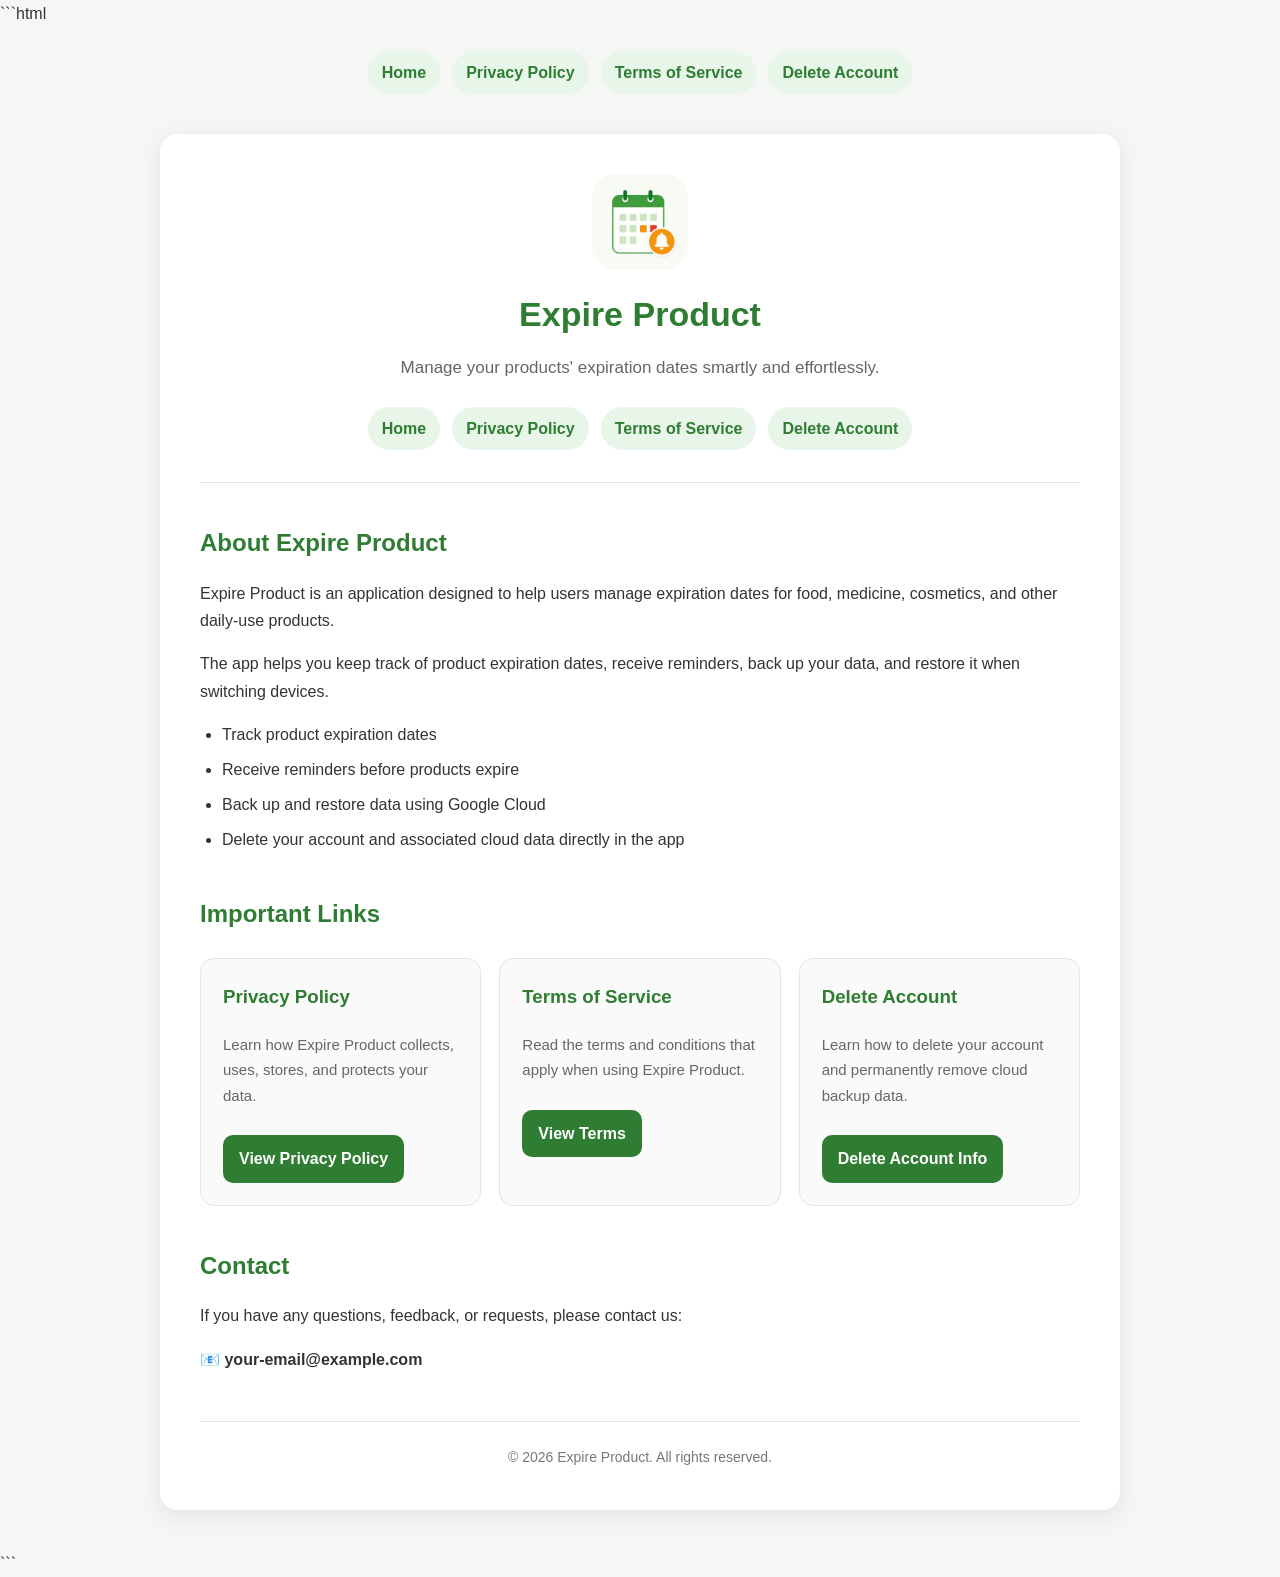
==== index.html @ 809cbddb "update doc" ====
```html
<!DOCTYPE html>
<html lang="en">
<head>
    <meta charset="UTF-8">
    <meta name="viewport" content="width=device-width, initial-scale=1.0">
    <title>Expire Product</title>

    <link rel="icon" type="image/png" href="assets/logo.png">
	<link rel="stylesheet" href="assets/style.css">
    <style>
        * {
            box-sizing: border-box;
        }

        body {
            margin: 0;
            background: #f5f7f5;
            font-family: Arial, Helvetica, sans-serif;
            color: #333;
            line-height: 1.7;
        }

        .container {
            max-width: 960px;
            margin: 40px auto;
            background: #ffffff;
            padding: 40px;
            border-radius: 18px;
            box-shadow: 0 6px 24px rgba(0, 0, 0, 0.08);
        }

        .header {
            text-align: center;
            padding-bottom: 32px;
            border-bottom: 1px solid #e5e5e5;
        }

        .logo {
            width: 96px;
            height: 96px;
            border-radius: 24px;
            object-fit: cover;
            margin-bottom: 16px;
        }

        h1 {
            margin: 0;
            color: #2E7D32;
            font-size: 34px;
        }

        .subtitle {
            margin-top: 10px;
            color: #666;
            font-size: 17px;
        }

        .nav {
            margin-top: 24px;
            display: flex;
            justify-content: center;
            flex-wrap: wrap;
            gap: 12px;
        }

        .nav a {
            color: #2E7D32;
            text-decoration: none;
            font-weight: 600;
            padding: 8px 14px;
            border-radius: 999px;
            background: #E8F5E9;
        }

        .nav a:hover {
            background: #C8E6C9;
        }

        .section {
            margin-top: 40px;
        }

        h2 {
            color: #2E7D32;
            margin-bottom: 12px;
        }

        .cards {
            display: grid;
            grid-template-columns: repeat(3, 1fr);
            gap: 18px;
            margin-top: 24px;
        }

        .card {
            background: #fafafa;
            border: 1px solid #e5e5e5;
            border-radius: 14px;
            padding: 22px;
            transition: 0.2s ease;
        }

        .card:hover {
            transform: translateY(-3px);
            box-shadow: 0 8px 18px rgba(0, 0, 0, 0.08);
        }

        .card h3 {
            margin-top: 0;
            color: #2E7D32;
        }

        .card p {
            color: #666;
            font-size: 15px;
        }

        .card a {
            display: inline-block;
            margin-top: 12px;
            color: #ffffff;
            background: #2E7D32;
            padding: 10px 16px;
            border-radius: 10px;
            text-decoration: none;
            font-weight: 600;
        }

        .card a:hover {
            background: #256628;
        }

        .features {
            margin-top: 16px;
            padding-left: 22px;
        }

        .features li {
            margin-bottom: 8px;
        }

        footer {
            margin-top: 48px;
            padding-top: 24px;
            border-top: 1px solid #e5e5e5;
            text-align: center;
            color: #777;
            font-size: 14px;
        }

        @media (max-width: 768px) {
            .container {
                margin: 16px;
                padding: 24px;
                border-radius: 14px;
            }

            h1 {
                font-size: 28px;
            }

            .cards {
                grid-template-columns: 1fr;
            }

            .logo {
                width: 84px;
                height: 84px;
                border-radius: 20px;
            }
        }
    </style>
     <nav class="nav">
        <a href="index.html">Home</a>
        <a href="privacy-policy.html">Privacy Policy</a>
        <a href="terms-of-service.html">Terms of Service</a>
        <a href="delete-account.html">Delete Account</a>
    </nav>
</head>

<body>

<div class="container">

    <header class="header">
        <img src="assets/logo.png" alt="Expire Product Logo" class="logo">

        <h1>Expire Product</h1>

        <p class="subtitle">
            Manage your products' expiration dates smartly and effortlessly.
        </p>

        <nav class="nav">
            <a href="index.html">Home</a>
            <a href="privacy-policy.html">Privacy Policy</a>
            <a href="terms-of-service.html">Terms of Service</a>
            <a href="delete-account.html">Delete Account</a>
        </nav>
    </header>

    <section class="section">
        <h2>About Expire Product</h2>

        <p>
            Expire Product is an application designed to help users manage expiration dates
            for food, medicine, cosmetics, and other daily-use products.
        </p>

        <p>
            The app helps you keep track of product expiration dates, receive reminders,
            back up your data, and restore it when switching devices.
        </p>

        <ul class="features">
            <li>Track product expiration dates</li>
            <li>Receive reminders before products expire</li>
            <li>Back up and restore data using Google Cloud</li>
            <li>Delete your account and associated cloud data directly in the app</li>
        </ul>
    </section>

    <section class="section">
        <h2>Important Links</h2>

        <div class="cards">

            <div class="card">
                <h3>Privacy Policy</h3>
                <p>
                    Learn how Expire Product collects, uses, stores, and protects your data.
                </p>
                <a href="privacy-policy.html">View Privacy Policy</a>
            </div>

            <div class="card">
                <h3>Terms of Service</h3>
                <p>
                    Read the terms and conditions that apply when using Expire Product.
                </p>
                <a href="terms-of-service.html">View Terms</a>
            </div>

            <div class="card">
                <h3>Delete Account</h3>
                <p>
                    Learn how to delete your account and permanently remove cloud backup data.
                </p>
                <a href="delete-account.html">Delete Account Info</a>
            </div>

        </div>
    </section>

    <section class="section">
        <h2>Contact</h2>

        <p>
            If you have any questions, feedback, or requests, please contact us:
        </p>

        <p>
            📧 <strong>your-email@example.com</strong>
        </p>
    </section>

    <footer>
        © 2026 Expire Product. All rights reserved.
    </footer>

</div>

</body>
</html>
```
---- assets/style.css ----
.nav{
    margin-top:24px;
    display:flex;
    justify-content:center;
    flex-wrap:wrap;
    gap:12px;
}

.nav a{
    color:#2E7D32;
    text-decoration:none;
    font-weight:600;
    padding:8px 14px;
    border-radius:999px;
    background:#E8F5E9;
    transition:.2s;
}

.nav a:hover{
    background:#C8E6C9;
}
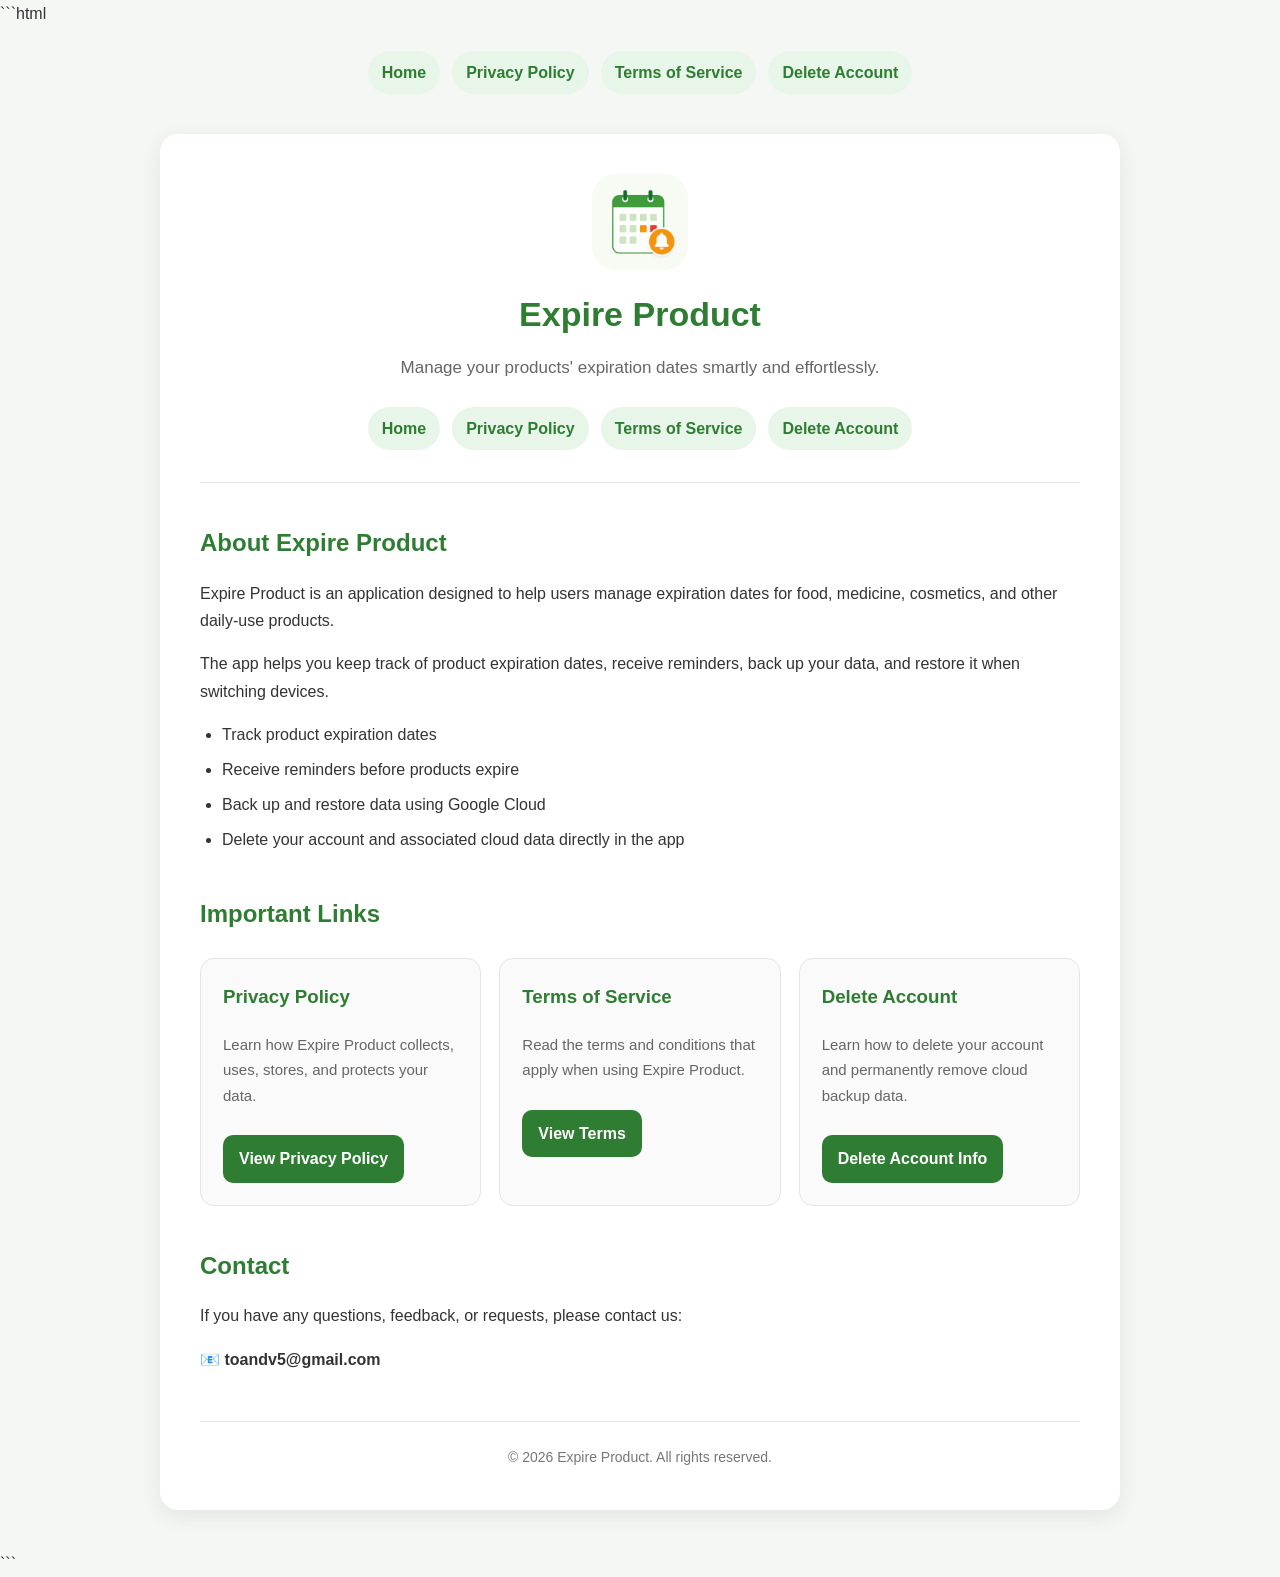
==== commit c2132f75: "fix bug" ====
--- a/index.html
+++ b/index.html
@@ -261,7 +261,7 @@
         </p>
 
         <p>
-            📧 <strong>your-email@example.com</strong>
+            📧 <strong>toandv5@gmail.com</strong>
         </p>
     </section>
 
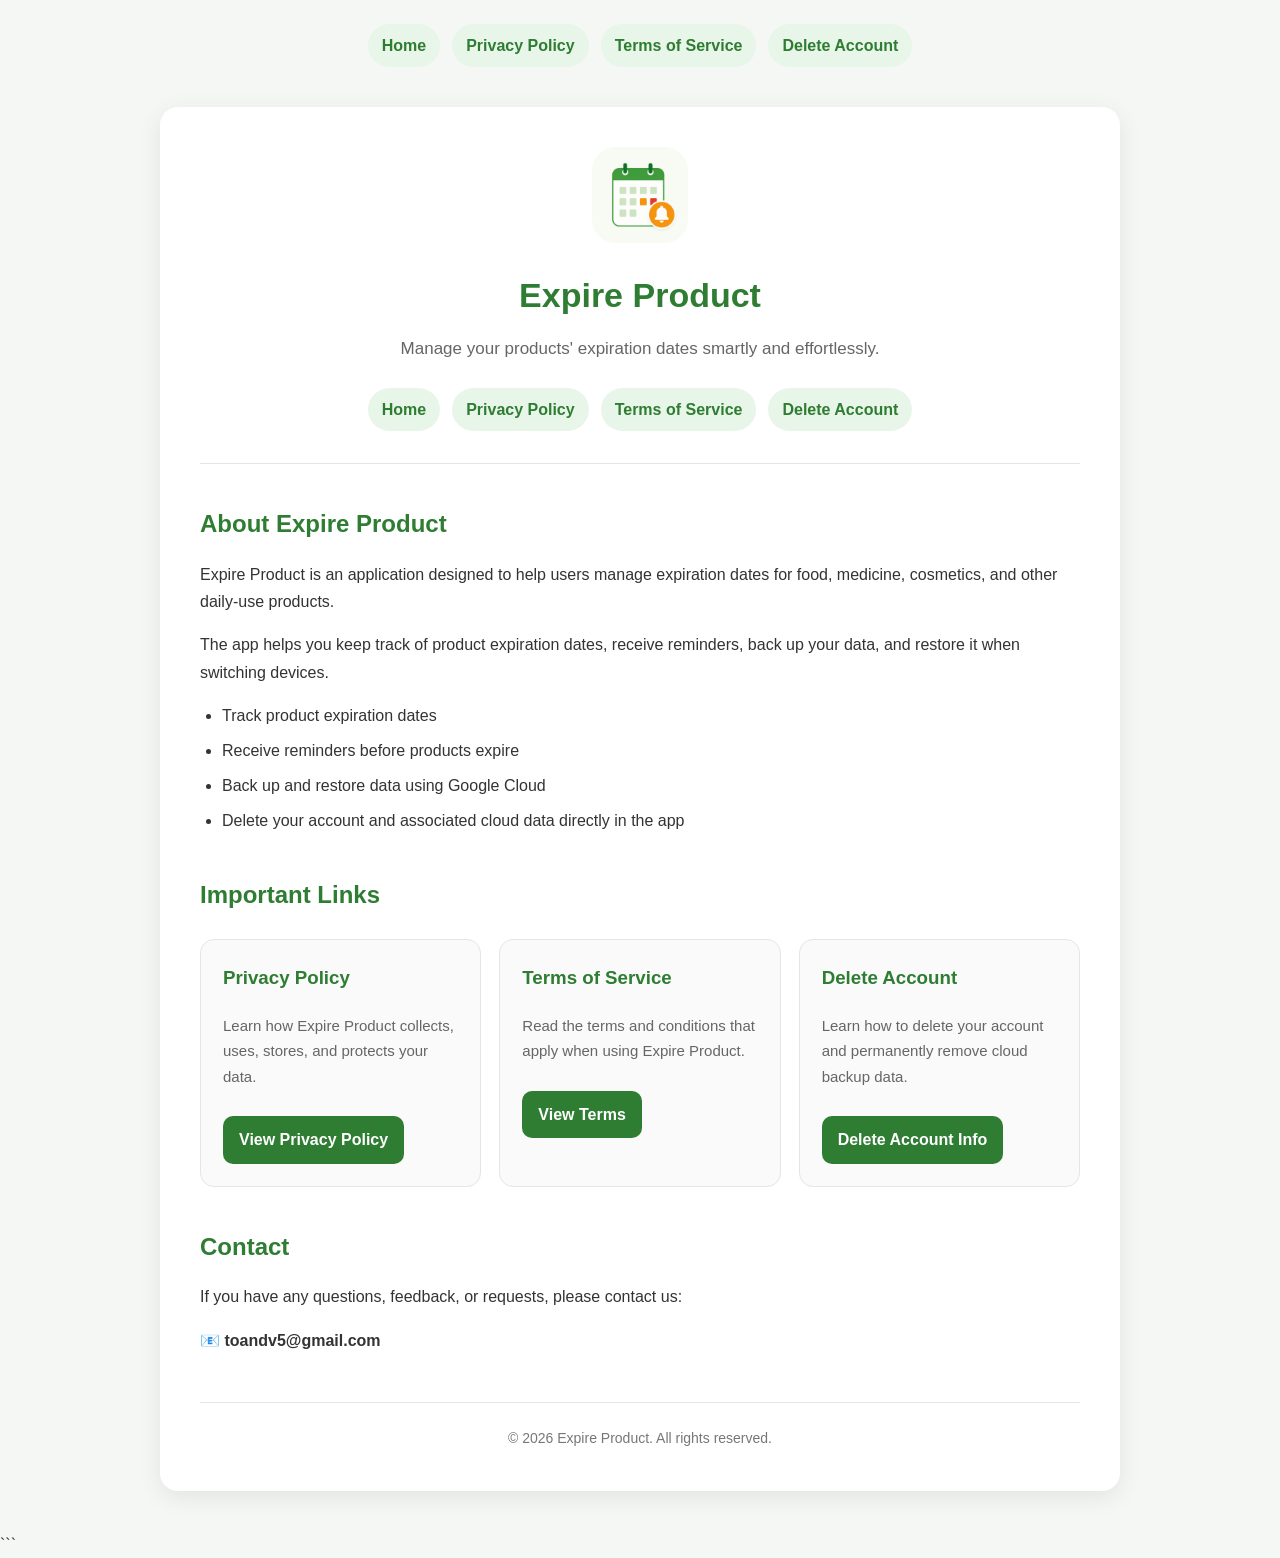
==== commit abe7826c: "Fix bug" ====
--- a/index.html
+++ b/index.html
@@ -1,4 +1,3 @@
-```html
 <!DOCTYPE html>
 <html lang="en">
 <head>
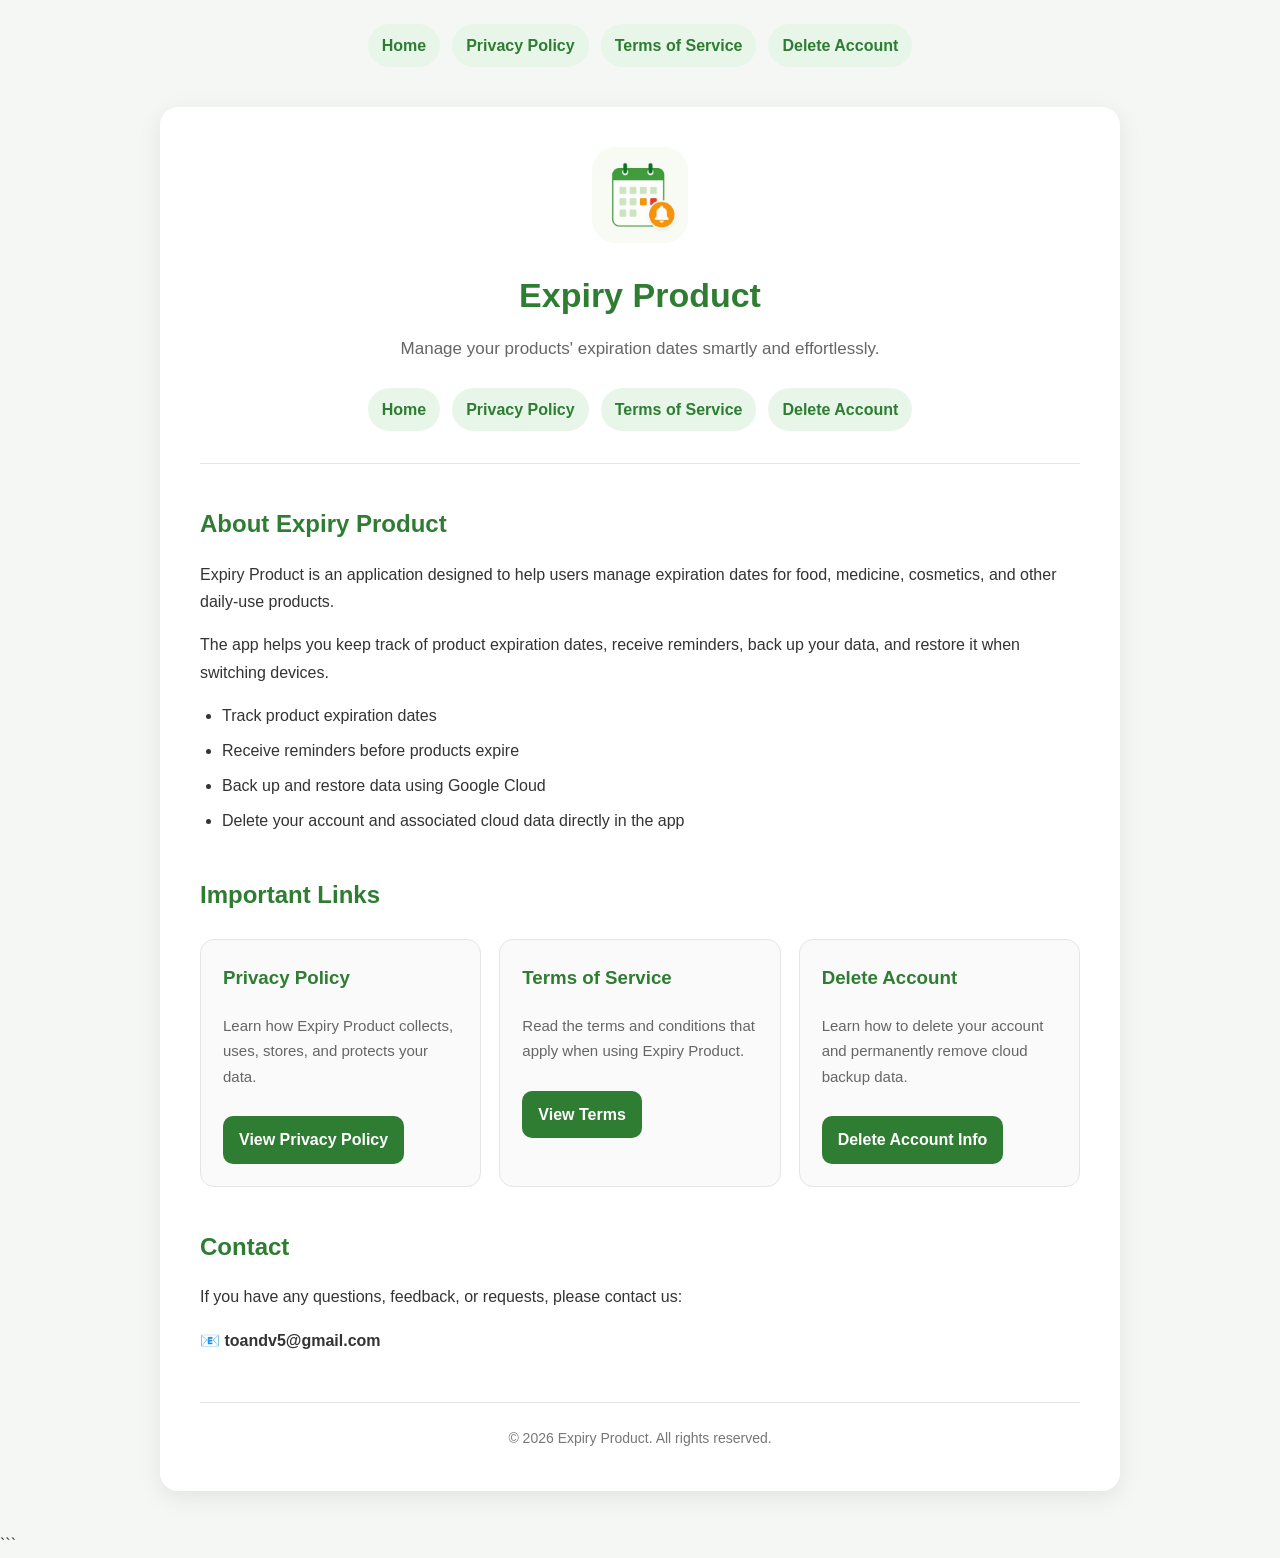
==== commit bd838324: "update doc" ====
--- a/index.html
+++ b/index.html
@@ -3,7 +3,7 @@
 <head>
     <meta charset="UTF-8">
     <meta name="viewport" content="width=device-width, initial-scale=1.0">
-    <title>Expire Product</title>
+    <title>Expiry Product</title>
 
     <link rel="icon" type="image/png" href="assets/logo.png">
 	<link rel="stylesheet" href="assets/style.css">
@@ -183,9 +183,9 @@
 <div class="container">
 
     <header class="header">
-        <img src="assets/logo.png" alt="Expire Product Logo" class="logo">
-
-        <h1>Expire Product</h1>
+        <img src="assets/logo.png" alt="Expiry Product Logo" class="logo">
+
+        <h1>Expiry Product</h1>
 
         <p class="subtitle">
             Manage your products' expiration dates smartly and effortlessly.
@@ -200,10 +200,10 @@
     </header>
 
     <section class="section">
-        <h2>About Expire Product</h2>
-
-        <p>
-            Expire Product is an application designed to help users manage expiration dates
+        <h2>About Expiry Product</h2>
+
+        <p>
+            Expiry Product is an application designed to help users manage expiration dates
             for food, medicine, cosmetics, and other daily-use products.
         </p>
 
@@ -228,7 +228,7 @@
             <div class="card">
                 <h3>Privacy Policy</h3>
                 <p>
-                    Learn how Expire Product collects, uses, stores, and protects your data.
+                    Learn how Expiry Product collects, uses, stores, and protects your data.
                 </p>
                 <a href="privacy-policy.html">View Privacy Policy</a>
             </div>
@@ -236,7 +236,7 @@
             <div class="card">
                 <h3>Terms of Service</h3>
                 <p>
-                    Read the terms and conditions that apply when using Expire Product.
+                    Read the terms and conditions that apply when using Expiry Product.
                 </p>
                 <a href="terms-of-service.html">View Terms</a>
             </div>
@@ -265,7 +265,7 @@
     </section>
 
     <footer>
-        © 2026 Expire Product. All rights reserved.
+        © 2026 Expiry Product. All rights reserved.
     </footer>
 
 </div>
